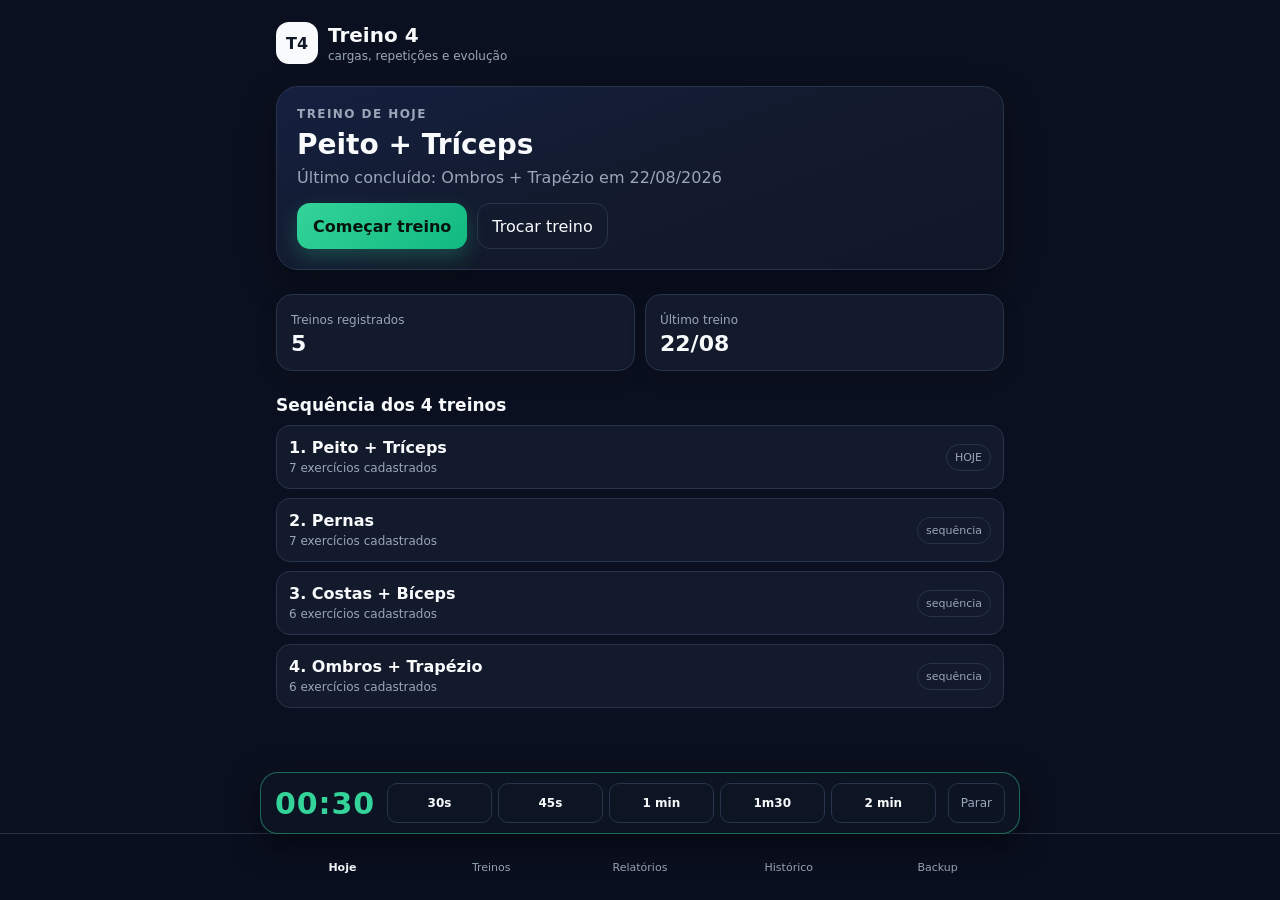
==== index.html @ 8d2de816 "Adiciona arquivos do app Treino 4 (PWA)" ====
<!doctype html>
<html lang="pt-BR">
<head>
  <meta charset="utf-8">
  <meta name="viewport" content="width=device-width,initial-scale=1,viewport-fit=cover">
  <meta name="theme-color" content="#111827">
  <meta name="apple-mobile-web-app-capable" content="yes">
  <meta name="apple-mobile-web-app-status-bar-style" content="black-translucent">
  <link rel="manifest" href="manifest.webmanifest">
  <link rel="icon" href="icon-192.png">
  <title>Treino 4</title>
  <style>
    :root{
      --bg:#0b1020;--panel:#121a2b;--panel2:#182236;--text:#f8fafc;--muted:#9aa7b8;
      --line:#27344b;--accent:#e5e7eb;--accentText:#111827;--ok:#9bd3ae;--warn:#f4d58d;
      --danger:#ef9a9a;--brand:#34d399;--brandDim:rgba(52,211,153,.12);
    }
    *{box-sizing:border-box}
    body{margin:0;background:var(--bg);color:var(--text);font-family:Inter,system-ui,-apple-system,Segoe UI,Roboto,Arial,sans-serif}
    button,input,select{font:inherit}
    button{cursor:pointer}
    .app{max-width:760px;margin:0 auto;padding:18px 16px 160px}
    header{display:flex;align-items:center;justify-content:space-between;gap:12px;margin:4px 0 22px}
    .brand{display:flex;align-items:center;gap:10px}
    .logo{width:42px;height:42px;border-radius:13px;background:#f8fafc;color:#111827;display:grid;place-items:center;font-weight:900}
    h1{font-size:20px;margin:0}
    .sub{font-size:12px;color:var(--muted);margin-top:2px}
    .install{border:1px solid var(--line);background:transparent;color:var(--text);border-radius:12px;padding:10px 12px;min-height:44px}
    .hero{padding:20px;border:1px solid var(--line);border-radius:22px;background:linear-gradient(160deg,#152040 0%,var(--panel) 55%,#0f1728 100%);box-shadow:0 14px 34px rgba(0,0,0,.35)}
    .eyebrow{font-size:12px;text-transform:uppercase;letter-spacing:.12em;color:var(--muted);font-weight:700}
    .hero h2{font-size:28px;line-height:1.12;margin:8px 0 8px}
    .muted{color:var(--muted)}
    .hero-actions{display:flex;gap:10px;flex-wrap:wrap;margin-top:16px}
    .primary{background:linear-gradient(135deg,var(--brand),#10b981);color:#04140d;border:0;border-radius:13px;padding:13px 16px;font-weight:800;min-height:46px;box-shadow:0 8px 20px rgba(52,211,153,.25)}
    .secondary{background:transparent;color:var(--text);border:1px solid var(--line);border-radius:13px;padding:12px 14px;min-height:46px}
    .section{margin-top:24px}
    .section-title{display:flex;align-items:end;justify-content:space-between;gap:10px;margin-bottom:10px}
    .section-title h3{margin:0;font-size:17px}
    .card{border:1px solid var(--line);background:var(--panel);border-radius:16px;padding:14px;box-shadow:0 6px 18px rgba(0,0,0,.18)}
    .grid2{display:grid;grid-template-columns:1fr 1fr;gap:10px}
    .stat strong{display:block;font-size:22px;margin-top:3px}
    .stat span{font-size:12px;color:var(--muted)}
    .list{display:grid;gap:9px}
    .workout-row,.history-row{display:flex;align-items:center;justify-content:space-between;gap:12px;border:1px solid var(--line);border-radius:14px;padding:12px;background:var(--panel)}
    .workout-row strong,.history-row strong{display:block}
    .small{font-size:12px;color:var(--muted)}
    .badge{font-size:11px;border:1px solid var(--line);border-radius:999px;padding:6px 8px;color:var(--muted);white-space:nowrap}
    .nav{position:fixed;left:0;right:0;bottom:0;background:rgba(11,16,32,.96);border-top:1px solid var(--line);display:flex;justify-content:center;z-index:20}
    .nav-inner{width:min(760px,100%);display:grid;grid-template-columns:repeat(5,1fr);padding:8px 8px calc(8px + env(safe-area-inset-bottom))}
    .nav button{border:0;background:transparent;color:var(--muted);padding:8px 3px;min-height:50px;font-size:11px}
    .nav button.active{color:var(--text);font-weight:800}
    .view{display:none}.view.active{display:block}
    .exercise{border:1px solid var(--line);border-radius:16px;padding:14px;background:var(--panel);margin-bottom:10px;transition:opacity .2s,border-color .2s}
    .exercise.done{opacity:.55;border-color:rgba(52,211,153,.5);background:linear-gradient(180deg,rgba(52,211,153,.07),var(--panel))}
    .exercise.done .sets{display:none}
    .check{width:38px;height:38px;min-height:38px;flex:0 0 38px;border-radius:12px;border:2px solid var(--line);background:#0d1525;color:transparent;font-weight:900;display:grid;place-items:center}
    .check.on{border-color:var(--brand);background:var(--brand);color:#04140d;box-shadow:0 4px 12px rgba(52,211,153,.35)}
    .exercise-head{display:flex;justify-content:space-between;gap:12px;align-items:flex-start}
    .exercise h4{margin:0 0 4px;font-size:16px}
    .last{font-size:12px;color:var(--muted)}
    .sets{display:grid;gap:8px;margin-top:12px}
    .set-row{display:grid;grid-template-columns:54px 1fr 1fr;gap:8px;align-items:center}
    .set-label{font-size:12px;color:var(--muted)}
    input,select{width:100%;min-height:44px;border:1px solid var(--line);border-radius:11px;background:#0d1525;color:var(--text);padding:10px 11px}
    .timerbar{position:fixed;left:0;right:0;bottom:calc(66px + env(safe-area-inset-bottom));z-index:25;display:flex;justify-content:center;pointer-events:none}
    .timerbar-inner{pointer-events:auto;width:min(760px,calc(100% - 20px));display:flex;align-items:center;gap:12px;padding:10px 14px;border:1px solid rgba(52,211,153,.45);border-radius:18px;background:rgba(13,21,37,.97);box-shadow:0 10px 30px rgba(0,0,0,.5)}
    .timer-display{font-size:30px;font-weight:900;letter-spacing:.03em;color:var(--brand);min-width:96px;cursor:pointer;user-select:none;-webkit-tap-highlight-color:transparent}
    .timer-display.running{animation:pulse 1s infinite}
    @keyframes pulse{0%,100%{opacity:1}50%{opacity:.55}}
    .timer-buttons{display:grid;grid-template-columns:repeat(5,1fr);gap:6px;flex:1}
    .timer-buttons button{min-height:40px;border:1px solid var(--line);border-radius:10px;background:#0d1525;color:var(--text);font-size:12px;font-weight:700}
    .timer-buttons button.running{background:var(--brand);color:#04140d;border-color:var(--brand)}
    .timer-stop{min-height:40px;padding:0 12px;border:1px solid var(--line);border-radius:10px;background:transparent;color:var(--muted);font-size:12px}
    .finishbar{display:flex;gap:10px;margin-top:14px;flex-wrap:wrap}
    .progress-item{padding:12px 0;border-bottom:1px solid var(--line)}
    .progress-item:last-child{border-bottom:0}
    .progress-line{display:flex;justify-content:space-between;gap:12px}
    .trend{margin-top:8px;font-size:13px;color:var(--muted);word-break:break-word}
    .empty{padding:20px;text-align:center;color:var(--muted)}
    .danger{color:var(--danger)}
    .backup-actions{display:grid;gap:10px}
    .filelabel{display:block;border:1px solid var(--line);border-radius:13px;padding:13px 14px;text-align:center}
    .notice{font-size:12px;color:var(--muted);line-height:1.45;margin-top:10px}
    @media (max-width:420px){
      .grid2{grid-template-columns:1fr 1fr}
      .set-row{grid-template-columns:42px 1fr 1fr}
      .hero h2{font-size:25px}
      .timer-buttons{grid-template-columns:repeat(2,1fr)}
    }
  </style>
</head>
<body>
<div class="app" id="app">
  <header>
    <div class="brand">
      <div class="logo">T4</div>
      <div><h1>Treino 4</h1><div class="sub">cargas, repetições e evolução</div></div>
    </div>
    <button class="install" id="installBtn" type="button" hidden>Instalar</button>
  </header>

  <section class="view active" id="view-hoje">
    <div class="hero">
      <div class="eyebrow">Treino de hoje</div>
      <h2 id="todayName">—</h2>
      <div class="muted" id="todayHint">Carregando sequência...</div>
      <div class="hero-actions">
        <button class="primary" id="startToday" type="button">Começar treino</button>
        <button class="secondary" id="changeToday" type="button">Trocar treino</button>
      </div>
    </div>
    <div class="section">
      <div class="grid2">
        <div class="card stat"><span>Treinos registrados</span><strong id="statSessions">0</strong></div>
        <div class="card stat"><span>Último treino</span><strong id="statLast">—</strong></div>
      </div>
    </div>
    <div class="section">
      <div class="section-title"><h3>Sequência dos 4 treinos</h3></div>
      <div class="list" id="sequenceList"></div>
    </div>
  </section>

  <section class="view" id="view-treino">
    <div id="workoutChooser">
      <div class="section-title"><h3>Escolha um treino</h3></div>
      <div class="list" id="workoutList"></div>
    </div>
    <div id="workoutActive" hidden>
      <div class="section">
        <div class="section-title"><h3 id="activeWorkoutName">Treino</h3><span class="small" id="activeDate"></span></div>
        <div id="exerciseList"></div>
        <div class="finishbar">
          <button class="primary" id="finishWorkout" type="button">Concluir treino</button>
          <button class="secondary" id="cancelWorkout" type="button">Cancelar</button>
        </div>
      </div>
    </div>
  </section>

  <section class="view" id="view-relatorios">
    <div class="section-title"><h3>Relatórios</h3></div>
    <div class="grid2">
      <div class="card stat"><span>Total de treinos</span><strong id="reportTotal">0</strong></div>
      <div class="card stat"><span>Últimos 30 dias</span><strong id="report30">0</strong></div>
    </div>
    <div class="section">
      <div class="section-title"><h3>Evolução das cargas</h3></div>
      <div class="card" id="progressReport"></div>
    </div>
  </section>

  <section class="view" id="view-historico">
    <div class="section-title"><h3>Histórico</h3></div>
    <div class="list" id="historyList"></div>
  </section>

  <section class="view" id="view-backup">
    <div class="section-title"><h3>Backup</h3></div>
    <div class="card backup-actions">
      <button class="primary" id="exportBtn" type="button">Exportar backup</button>
      <label class="filelabel">Importar backup<input id="importInput" type="file" accept="application/json" hidden></label>
      <button class="secondary danger" id="resetBtn" type="button">Apagar todos os dados</button>
      <div class="notice">Os dados ficam salvos neste aparelho. O backup JSON permite restaurar o histórico em outro celular ou navegador.</div>
    </div>
  </section>
</div>

<nav class="nav">
  <div class="nav-inner">
    <button class="active" data-view="hoje" type="button">Hoje</button>
    <button data-view="treino" type="button">Treinos</button>
    <button data-view="relatorios" type="button">Relatórios</button>
    <button data-view="historico" type="button">Histórico</button>
    <button data-view="backup" type="button">Backup</button>
  </div>
</nav>

<div class="timerbar" id="timerBar" hidden>
  <div class="timerbar-inner">
    <div class="timer-display" id="timerDisplay">00:30</div>
    <div class="timer-buttons" id="timerButtons">
      <button type="button" data-sec="30">30s</button>
      <button type="button" data-sec="45">45s</button>
      <button type="button" data-sec="60">1 min</button>
      <button type="button" data-sec="90">1m30</button>
      <button type="button" data-sec="120">2 min</button>
    </div>
    <button class="timer-stop" id="timerStop" type="button">Parar</button>
  </div>
</div>

<script>
(() => {
  const KEY='treino4-data-v1';
  const workouts=[
    {id:'peito',name:'Peito + Tríceps',exercises:[
      {id:'caminhada_ini',name:'Caminhada inicial',type:'cardio',sets:1,defaultReps:'10 min',defaultLoad:'5 km/h'},
      {id:'abdominais',name:'Abdominais',type:'body',sets:3,defaultReps:'25',defaultLoad:''},
      {id:'burpees',name:'Burpees',type:'body',sets:3,defaultReps:'1 min',defaultLoad:''},
      {id:'supino_maquina',name:'Supino máquina',type:'weight',sets:4,defaultReps:'12',defaultLoad:'40'},
      {id:'flexao',name:'Flexão de braço',type:'body',sets:4,defaultReps:'10',defaultLoad:''},
      {id:'triceps_corda',name:'Tríceps polia com corda',type:'weight',sets:4,defaultReps:'15',defaultLoad:'15'},
      {id:'caminhada_fim',name:'Caminhada final',type:'cardio',sets:1,defaultReps:'10 min',defaultLoad:''}
    ]},
    {id:'pernas',name:'Pernas',exercises:[
      {id:'caminhada_ini',name:'Caminhada inicial',type:'cardio',sets:1,defaultReps:'10 min',defaultLoad:'5 km/h'},
      {id:'extensora_uni',name:'Cadeira extensora unilateral',type:'weight',sets:4,defaultReps:'10',defaultLoad:'10'},
      {id:'flexora',name:'Cadeira flexora',type:'weight',sets:4,defaultReps:'12',defaultLoad:'32'},
      {id:'caminhada_meio',name:'Caminhada',type:'cardio',sets:1,defaultReps:'10 min',defaultLoad:'5 km/h'},
      {id:'leg_press45',name:'Leg press 45°',type:'weight',sets:4,defaultReps:'10',defaultLoad:'100'},
      {id:'panturrilha',name:'Panturrilha sentada',type:'weight',sets:4,defaultReps:'15',defaultLoad:'25'},
      {id:'adutora',name:'Cadeira adutora',type:'weight',sets:4,defaultReps:'12',defaultLoad:'32'}
    ]},
    {id:'costas',name:'Costas + Bíceps',exercises:[
      {id:'caminhada',name:'Caminhada',type:'cardio',sets:1,defaultReps:'20 min',defaultLoad:'5.5 km/h'},
      {id:'puxador',name:'Puxador frente',type:'weight',sets:4,defaultReps:'12',defaultLoad:'30'},
      {id:'remada',name:'Remada sentada',type:'weight',sets:4,defaultReps:'12',defaultLoad:'32'},
      {id:'peck_inv',name:'Peck deck invertido',type:'weight',sets:4,defaultReps:'12',defaultLoad:'15'},
      {id:'rosca_alt',name:'Rosca alternada',type:'weight',sets:4,defaultReps:'12',defaultLoad:'12'},
      {id:'rosca_scott',name:'Rosca Scott',type:'weight',sets:4,defaultReps:'12',defaultLoad:'20'}
    ]},
    {id:'ombros',name:'Ombros + Trapézio',exercises:[
      {id:'abd_aq',name:'Abdução de ombro — aquecimento',type:'weight',sets:4,defaultReps:'10',defaultLoad:'baixo'},
      {id:'abd',name:'Abdução de ombro',type:'weight',sets:4,defaultReps:'12',defaultLoad:'8'},
      {id:'desenv',name:'Desenvolvimento máquina',type:'weight',sets:4,defaultReps:'10',defaultLoad:'15'},
      {id:'panturrilha',name:'Panturrilha sentada',type:'weight',sets:4,defaultReps:'15',defaultLoad:'20'},
      {id:'encolhimento',name:'Encolhimento de ombros',type:'weight',sets:4,defaultReps:'15',defaultLoad:'20'},
      {id:'bike',name:'Bike',type:'cardio',sets:1,defaultReps:'20 min',defaultLoad:''}
    ]}
  ];

  const seedSessions=[
    {id:'s-20260816',date:'2026-08-16',workoutId:'peito',workoutName:'Peito + Tríceps',items:[
      ['supino_maquina','Supino máquina','40',['12','12','12','12']],
      ['flexao','Flexão de braço','',['10','10','10','10']],
      ['triceps_corda','Tríceps polia com corda','15',['12','12','12','12']]
    ].map(x=>({exerciseId:x[0],name:x[1],load:x[2],reps:x[3]}))},
    {id:'s-20260818',date:'2026-08-18',workoutId:'pernas',workoutName:'Pernas',items:[
      ['extensora_uni','Cadeira extensora unilateral','10',['10','10','10','10']],
      ['flexora','Cadeira flexora','32',['12','12','12','12']],
      ['leg_press45','Leg press 45°','100',['10','10','10','10']],
      ['panturrilha','Panturrilha sentada','25',['15','15','15','15']],
      ['adutora','Cadeira adutora','32',['12','12','12','12']]
    ].map(x=>({exerciseId:x[0],name:x[1],load:x[2],reps:x[3]}))},
    {id:'s-20260819',date:'2026-08-19',workoutId:'costas',workoutName:'Costas + Bíceps',items:[
      ['puxador','Puxador frente','30',['12','12','12','12']],
      ['remada','Remada sentada','32',['12','12','12','12']],
      ['peck_inv','Peck deck invertido','15',['12','12','12','12']],
      ['rosca_alt','Rosca alternada','12',['12','12','12','12']],
      ['rosca_scott','Rosca Scott','20',['12','12','12','12']]
    ].map(x=>({exerciseId:x[0],name:x[1],load:x[2],reps:x[3]}))},
    {id:'s-20260821',date:'2026-08-21',workoutId:'peito',workoutName:'Peito + Tríceps',items:[
      ['abdominais','Abdominais','',['25','25','25']],
      ['supino_maquina','Supino máquina','40',['12','12','12','12']],
      ['flexao','Flexão de braço','',['10','10','10','10']],
      ['triceps_corda','Tríceps polia com corda','15',['15','15','15','15']]
    ].map(x=>({exerciseId:x[0],name:x[1],load:x[2],reps:x[3]}))},
    {id:'s-20260822',date:'2026-08-22',workoutId:'ombros',workoutName:'Ombros + Trapézio',items:[
      ['abd_aq','Abdução de ombro — aquecimento','baixo',['10','10','10','10']],
      ['abd','Abdução de ombro','8',['12','12','12','12']],
      ['desenv','Desenvolvimento máquina','15',['10','10','10','10']],
      ['panturrilha','Panturrilha sentada','20',['15','15','15','15']],
      ['encolhimento','Encolhimento de ombros','20',['15','15','15','15']],
      ['bike','Bike','',['20 min']]
    ].map(x=>({exerciseId:x[0],name:x[1],load:x[2],reps:x[3]}))}
  ];

  let state=load();
  let activeWorkout=null;
  let timerHandle=null, timerRemaining=60, deferredPrompt=null, doneIds=new Set(), lastPreset=60;

  function load(){
    try{
      const saved=JSON.parse(localStorage.getItem(KEY));
      if(saved && Array.isArray(saved.sessions)) return saved;
    }catch(e){}
    const fresh={sessions:seedSessions,manualNext:null};
    localStorage.setItem(KEY,JSON.stringify(fresh));
    return fresh;
  }
  function save(){localStorage.setItem(KEY,JSON.stringify(state))}
  function fmtDate(s){
    const [y,m,d]=s.split('-');
    return `${d}/${m}/${y}`;
  }
  function todayISO(){
    const n=new Date();
    return `${n.getFullYear()}-${String(n.getMonth()+1).padStart(2,'0')}-${String(n.getDate()).padStart(2,'0')}`;
  }
  function getWorkout(id){return workouts.find(w=>w.id===id)}
  function latestSession(){
    return [...state.sessions].sort((a,b)=>a.date.localeCompare(b.date)).at(-1) || null;
  }
  function nextWorkoutId(){
    if(state.manualNext && getWorkout(state.manualNext)) return state.manualNext;
    const last=latestSession();
    if(!last) return workouts[0].id;
    const idx=workouts.findIndex(w=>w.id===last.workoutId);
    return workouts[(idx+1+workouts.length)%workouts.length].id;
  }
  function lastExercisePerformance(exerciseId, workoutId){
    const sessions=[...state.sessions].filter(s=>s.workoutId===workoutId).sort((a,b)=>b.date.localeCompare(a.date));
    for(const s of sessions){
      const item=s.items.find(i=>i.exerciseId===exerciseId);
      if(item) return {date:s.date,...item};
    }
    return null;
  }

  function showView(name){
    document.querySelectorAll('.view').forEach(v=>v.classList.toggle('active',v.id===`view-${name}`));
    document.querySelectorAll('.nav button').forEach(b=>b.classList.toggle('active',b.dataset.view===name));
    if(name==='hoje') renderHome();
    if(name==='relatorios') renderReports();
    if(name==='historico') renderHistory();
    if(name==='treino') renderWorkoutChooser();
  }
  document.querySelectorAll('.nav button').forEach(b=>b.addEventListener('click',()=>showView(b.dataset.view)));

  function renderHome(){
    const next=getWorkout(nextWorkoutId());
    const last=latestSession();
    document.getElementById('todayName').textContent=next.name;
    document.getElementById('todayHint').textContent=last ? `Último concluído: ${last.workoutName} em ${fmtDate(last.date)}` : 'Nenhum treino concluído ainda.';
    document.getElementById('statSessions').textContent=state.sessions.length;
    document.getElementById('statLast').textContent=last ? fmtDate(last.date).slice(0,5) : '—';
    document.getElementById('sequenceList').innerHTML=workouts.map((w,i)=>`
      <div class="workout-row">
        <div><strong>${i+1}. ${w.name}</strong><span class="small">${w.exercises.length} exercícios cadastrados</span></div>
        <span class="badge">${w.id===next.id?'HOJE':'sequência'}</span>
      </div>`).join('');
  }

  document.getElementById('startToday').addEventListener('click',()=>{
    showView('treino');
    startWorkout(nextWorkoutId());
  });
  document.getElementById('changeToday').addEventListener('click',()=>{
    const current=nextWorkoutId();
    const idx=workouts.findIndex(w=>w.id===current);
    state.manualNext=workouts[(idx+1)%workouts.length].id;
    save(); renderHome();
  });

  function renderWorkoutChooser(){
    if(activeWorkout) return;
    document.getElementById('workoutChooser').hidden=false;
    document.getElementById('workoutActive').hidden=true;
    document.getElementById('workoutList').innerHTML=workouts.map(w=>`
      <button class="workout-row" data-w="${w.id}" type="button" style="width:100%;color:inherit;text-align:left">
        <div><strong>${w.name}</strong><span class="small">${w.exercises.length} exercícios</span></div>
        <span class="badge">Abrir</span>
      </button>`).join('');
    document.querySelectorAll('[data-w]').forEach(b=>b.addEventListener('click',()=>startWorkout(b.dataset.w)));
  }

  function startWorkout(id){
    activeWorkout=getWorkout(id);
    document.getElementById('workoutChooser').hidden=true;
    document.getElementById('workoutActive').hidden=false;
    document.getElementById('activeWorkoutName').textContent=activeWorkout.name;
    document.getElementById('activeDate').textContent=fmtDate(todayISO());
    const list=document.getElementById('exerciseList');
    list.innerHTML=activeWorkout.exercises.map(ex=>{
      const last=lastExercisePerformance(ex.id,activeWorkout.id);
      const lastText=last ? `Última vez: ${last.load ? last.load+' kg · ' : ''}${last.reps.join('/')} · ${fmtDate(last.date)}` : 'Sem histórico';
      const rows=Array.from({length:ex.sets},(_,i)=>{
        const rep=(last?.reps?.[i] ?? ex.defaultReps ?? '');
        const load=last?.load ?? ex.defaultLoad ?? '';
        return `<div class="set-row">
          <span class="set-label">Série ${i+1}</span>
          <input inputmode="decimal" data-ex="${ex.id}" data-field="load" data-set="${i}" value="${escapeHtml(load)}" placeholder="${ex.type==='cardio'?'velocidade':'kg'}" aria-label="Carga série ${i+1}">
          <input inputmode="decimal" data-ex="${ex.id}" data-field="reps" data-set="${i}" value="${escapeHtml(rep)}" placeholder="reps" aria-label="Repetições série ${i+1}">
        </div>`;
      }).join('');
      return `<div class="exercise" data-card="${ex.id}">
        <div class="exercise-head"><div><h4>${ex.name}</h4><div class="last">${lastText}</div></div><button class="check" data-check="${ex.id}" type="button" aria-label="Marcar como feito">✓</button></div>
        <div class="sets">${rows}</div>
      </div>`;
    }).join('');
    doneIds=new Set();
    updateDoneCount();
    document.getElementById('timerBar').hidden=false;
    showView('treino');
  }
  function updateDoneCount(){
    const el=document.getElementById('activeDate');
    if(el && activeWorkout) el.textContent=`${fmtDate(todayISO())} · ${doneIds.size}/${activeWorkout.exercises.length} feitos`;
  }
  function escapeHtml(v){return String(v??'').replace(/[&<>"']/g,m=>({'&':'&amp;','<':'&lt;','>':'&gt;','"':'&quot;',"'":'&#39;'}[m]))}

  document.getElementById('cancelWorkout').addEventListener('click',()=>{
    if(!confirm('Cancelar este treino sem salvar?')) return;
    activeWorkout=null; stopTimer(); renderWorkoutChooser();
    document.getElementById('timerBar').hidden=true;
  });
  document.getElementById('exerciseList').addEventListener('click',e=>{
    const btn=e.target.closest('[data-check]'); if(!btn) return;
    const id=btn.dataset.check, card=document.querySelector(`[data-card="${id}"]`);
    if(doneIds.has(id)){doneIds.delete(id); card.classList.remove('done')}
    else{doneIds.add(id); card.classList.add('done')}
    updateDoneCount();
  });

  document.getElementById('finishWorkout').addEventListener('click',()=>{
    if(!activeWorkout) return;
    const items=activeWorkout.exercises.map(ex=>{
      const reps=[], loads=[];
      document.querySelectorAll(`[data-ex="${ex.id}"][data-field="reps"]`).forEach(i=>reps.push(i.value.trim()));
      document.querySelectorAll(`[data-ex="${ex.id}"][data-field="load"]`).forEach(i=>loads.push(i.value.trim()));
      const cleanLoads=loads.filter(Boolean);
      return {exerciseId:ex.id,name:ex.name,load:cleanLoads.length ? cleanLoads[0] : '',reps:reps.filter(Boolean),done:doneIds.has(ex.id)};
    }).filter(i=>i.reps.length || i.load);
    const session={
      id:'s-'+Date.now(),date:todayISO(),workoutId:activeWorkout.id,workoutName:activeWorkout.name,items
    };
    state.sessions.push(session);
    state.manualNext=null;
    save();
    activeWorkout=null;
    stopTimer();
    document.getElementById('timerBar').hidden=true;
    alert('Treino salvo. O próximo treino já foi atualizado.');
    showView('hoje');
  });

  function startTimer(sec){
    stopTimer(false);
    timerRemaining=sec;
    renderTimer();
    document.querySelectorAll('#timerButtons button').forEach(b=>b.classList.toggle('running',Number(b.dataset.sec)===sec));
    timerHandle=setInterval(()=>{
      timerRemaining--;
      renderTimer();
      if(timerRemaining<=0){
        stopTimer(false);
        navigator.vibrate?.([120,80,120]);
        alert('Descanso concluído.');
      }
    },1000);
  }
  function stopTimer(reset=true){
    if(timerHandle){clearInterval(timerHandle);timerHandle=null}
    document.querySelectorAll('#timerButtons button').forEach(b=>b.classList.remove('running'));
    if(reset){timerRemaining=30;renderTimer()}
  }
  function renderTimer(){
    const m=Math.floor(timerRemaining/60),s=timerRemaining%60;
    const d=document.getElementById('timerDisplay');
    d.textContent=`${String(m).padStart(2,'0')}:${String(s).padStart(2,'0')}`;
    d.classList.toggle('running',!!timerHandle);
  }
  document.querySelectorAll('#timerButtons button').forEach(b=>b.addEventListener('click',()=>{lastPreset=Number(b.dataset.sec);startTimer(lastPreset)}));
  document.getElementById('timerStop').addEventListener('click',()=>stopTimer());
  document.getElementById('timerDisplay').addEventListener('click',()=>startTimer(lastPreset));

  function renderHistory(){
    const list=document.getElementById('historyList');
    const sessions=[...state.sessions].sort((a,b)=>b.date.localeCompare(a.date));
    list.innerHTML=sessions.length ? sessions.map(s=>{
      const summary=s.items.filter(i=>i.load).slice(0,3).map(i=>`${i.name}: ${i.load}${/^\d/.test(i.load)?' kg':''}`).join(' · ');
      return `<div class="history-row">
        <div><strong>${s.workoutName}</strong><span class="small">${fmtDate(s.date)}${summary?' · '+summary:''}</span></div>
        <span class="badge">${s.items.length} itens</span>
      </div>`;
    }).join('') : '<div class="empty">Nenhum treino salvo.</div>';
  }

  function renderReports(){
    document.getElementById('reportTotal').textContent=state.sessions.length;
    const cutoff=new Date(); cutoff.setDate(cutoff.getDate()-30);
    const cutoffStr=`${cutoff.getFullYear()}-${String(cutoff.getMonth()+1).padStart(2,'0')}-${String(cutoff.getDate()).padStart(2,'0')}`;
    document.getElementById('report30').textContent=state.sessions.filter(s=>s.date>=cutoffStr).length;
    const map=new Map();
    [...state.sessions].sort((a,b)=>a.date.localeCompare(b.date)).forEach(s=>{
      s.items.forEach(i=>{
        if(!i.load || !/^\d+([.,]\d+)?$/.test(i.load)) return;
        const key=`${s.workoutId}:${i.exerciseId}`;
        if(!map.has(key)) map.set(key,{name:i.name,pts:[]});
        map.get(key).pts.push({date:s.date,load:Number(i.load.replace(',','.'))});
      });
    });
    const arr=[...map.values()].filter(x=>x.pts.length);
    document.getElementById('progressReport').innerHTML=arr.length ? arr.map(x=>{
      const first=x.pts[0].load,last=x.pts.at(-1).load,delta=last-first;
      const arrow=delta>0?'↑':delta<0?'↓':'→';
      const trend=x.pts.slice(-6).map(p=>`${fmtDate(p.date).slice(0,5)}: ${p.load}kg`).join(' · ');
      return `<div class="progress-item"><div class="progress-line"><strong>${x.name}</strong><span>${first} → ${last} kg ${arrow}</span></div><div class="trend">${trend}</div></div>`;
    }).join('') : '<div class="empty">As cargas numéricas aparecerão aqui.</div>';
  }

  document.getElementById('exportBtn').addEventListener('click',()=>{
    const blob=new Blob([JSON.stringify(state,null,2)],{type:'application/json'});
    const a=document.createElement('a'); a.href=URL.createObjectURL(blob); a.download=`treino4-backup-${todayISO()}.json`; a.click(); URL.revokeObjectURL(a.href);
  });
  document.getElementById('importInput').addEventListener('change',async e=>{
    const file=e.target.files?.[0]; if(!file) return;
    try{
      const parsed=JSON.parse(await file.text());
      if(!parsed || !Array.isArray(parsed.sessions)) throw new Error();
      state=parsed; save(); alert('Backup importado.'); renderHome();
    }catch(err){alert('Arquivo de backup inválido.')}
    e.target.value='';
  });
  document.getElementById('resetBtn').addEventListener('click',()=>{
    if(!confirm('Apagar todo o histórico deste aparelho?')) return;
    state={sessions:[],manualNext:null};save();renderHome();
  });

  window.addEventListener('beforeinstallprompt',e=>{
    e.preventDefault(); deferredPrompt=e;
    const btn=document.getElementById('installBtn'); btn.hidden=false;
    btn.onclick=async()=>{deferredPrompt.prompt(); await deferredPrompt.userChoice; deferredPrompt=null; btn.hidden=true}
  });
  // Se o navegador não oferecer instalação automática (ex.: iPhone), mostra guia
  setTimeout(()=>{
    const btn=document.getElementById('installBtn');
    if(btn.hidden && !window.matchMedia('(display-mode: standalone)').matches){
      btn.hidden=false; btn.textContent='Como instalar';
      btn.onclick=()=>alert(
        navigator.userAgent.includes('iPhone')||navigator.userAgent.includes('iPad')
          ? 'No iPhone: toque no botão Compartilhar (quadrado com seta) na barra do Safari e depois em "Adicionar à Tela de Início".'
          : 'No Android: abra o menu do Chrome (⋮ no canto superior) e toque em "Instalar app" ou "Adicionar à tela inicial".'
      );
    }
  },3000);

  if('serviceWorker' in navigator) navigator.serviceWorker.register('./sw.js').catch(()=>{});
  renderHome();
})();
</script>
</body>
</html>
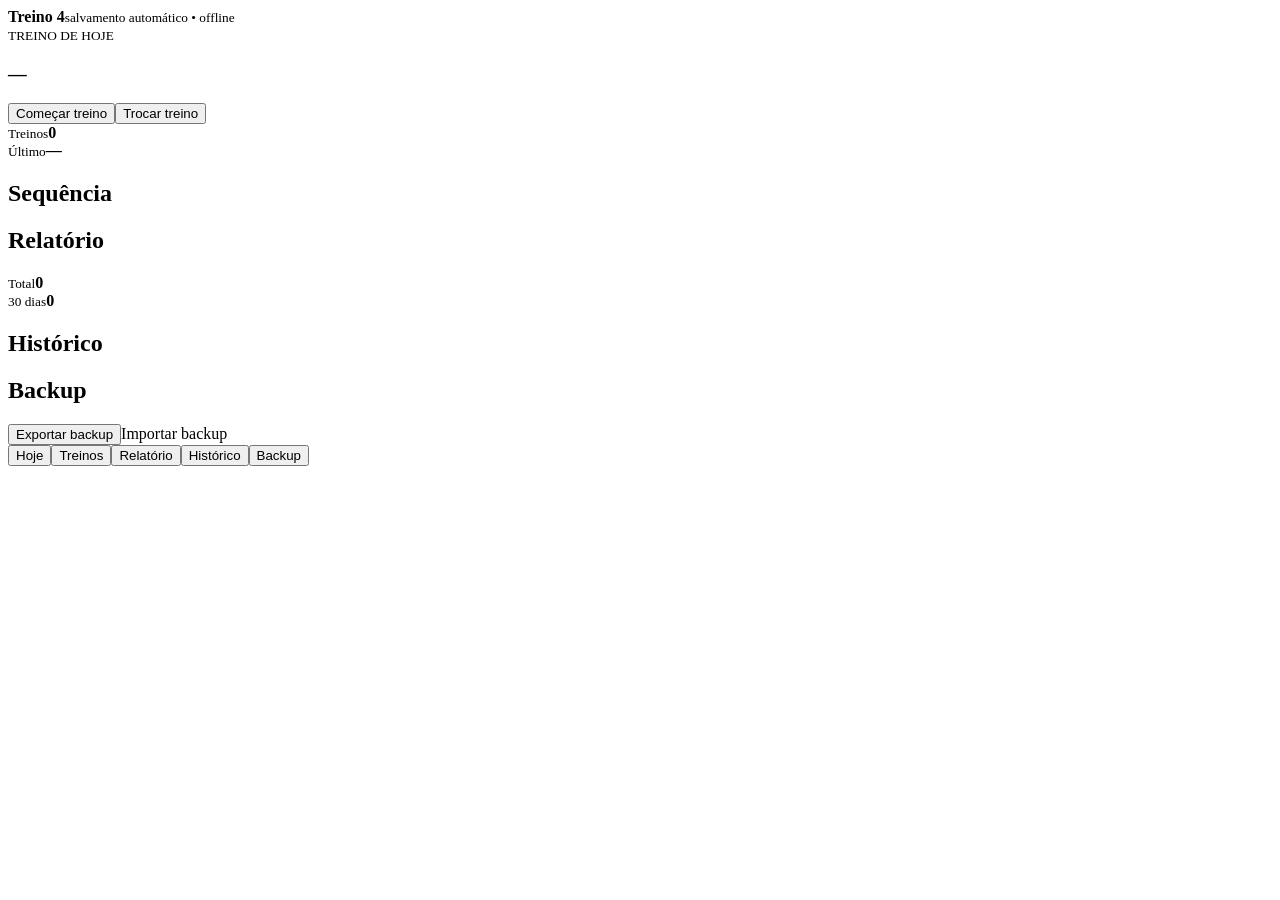
==== commit 3c0b9ab5: "Atualiza interface e suporte PWA" ====
--- a/index.html
+++ b/index.html
@@ -1,534 +1 @@
-<!doctype html>
-<html lang="pt-BR">
-<head>
-  <meta charset="utf-8">
-  <meta name="viewport" content="width=device-width,initial-scale=1,viewport-fit=cover">
-  <meta name="theme-color" content="#111827">
-  <meta name="apple-mobile-web-app-capable" content="yes">
-  <meta name="apple-mobile-web-app-status-bar-style" content="black-translucent">
-  <link rel="manifest" href="manifest.webmanifest">
-  <link rel="icon" href="icon-192.png">
-  <title>Treino 4</title>
-  <style>
-    :root{
-      --bg:#0b1020;--panel:#121a2b;--panel2:#182236;--text:#f8fafc;--muted:#9aa7b8;
-      --line:#27344b;--accent:#e5e7eb;--accentText:#111827;--ok:#9bd3ae;--warn:#f4d58d;
-      --danger:#ef9a9a;--brand:#34d399;--brandDim:rgba(52,211,153,.12);
-    }
-    *{box-sizing:border-box}
-    body{margin:0;background:var(--bg);color:var(--text);font-family:Inter,system-ui,-apple-system,Segoe UI,Roboto,Arial,sans-serif}
-    button,input,select{font:inherit}
-    button{cursor:pointer}
-    .app{max-width:760px;margin:0 auto;padding:18px 16px 160px}
-    header{display:flex;align-items:center;justify-content:space-between;gap:12px;margin:4px 0 22px}
-    .brand{display:flex;align-items:center;gap:10px}
-    .logo{width:42px;height:42px;border-radius:13px;background:#f8fafc;color:#111827;display:grid;place-items:center;font-weight:900}
-    h1{font-size:20px;margin:0}
-    .sub{font-size:12px;color:var(--muted);margin-top:2px}
-    .install{border:1px solid var(--line);background:transparent;color:var(--text);border-radius:12px;padding:10px 12px;min-height:44px}
-    .hero{padding:20px;border:1px solid var(--line);border-radius:22px;background:linear-gradient(160deg,#152040 0%,var(--panel) 55%,#0f1728 100%);box-shadow:0 14px 34px rgba(0,0,0,.35)}
-    .eyebrow{font-size:12px;text-transform:uppercase;letter-spacing:.12em;color:var(--muted);font-weight:700}
-    .hero h2{font-size:28px;line-height:1.12;margin:8px 0 8px}
-    .muted{color:var(--muted)}
-    .hero-actions{display:flex;gap:10px;flex-wrap:wrap;margin-top:16px}
-    .primary{background:linear-gradient(135deg,var(--brand),#10b981);color:#04140d;border:0;border-radius:13px;padding:13px 16px;font-weight:800;min-height:46px;box-shadow:0 8px 20px rgba(52,211,153,.25)}
-    .secondary{background:transparent;color:var(--text);border:1px solid var(--line);border-radius:13px;padding:12px 14px;min-height:46px}
-    .section{margin-top:24px}
-    .section-title{display:flex;align-items:end;justify-content:space-between;gap:10px;margin-bottom:10px}
-    .section-title h3{margin:0;font-size:17px}
-    .card{border:1px solid var(--line);background:var(--panel);border-radius:16px;padding:14px;box-shadow:0 6px 18px rgba(0,0,0,.18)}
-    .grid2{display:grid;grid-template-columns:1fr 1fr;gap:10px}
-    .stat strong{display:block;font-size:22px;margin-top:3px}
-    .stat span{font-size:12px;color:var(--muted)}
-    .list{display:grid;gap:9px}
-    .workout-row,.history-row{display:flex;align-items:center;justify-content:space-between;gap:12px;border:1px solid var(--line);border-radius:14px;padding:12px;background:var(--panel)}
-    .workout-row strong,.history-row strong{display:block}
-    .small{font-size:12px;color:var(--muted)}
-    .badge{font-size:11px;border:1px solid var(--line);border-radius:999px;padding:6px 8px;color:var(--muted);white-space:nowrap}
-    .nav{position:fixed;left:0;right:0;bottom:0;background:rgba(11,16,32,.96);border-top:1px solid var(--line);display:flex;justify-content:center;z-index:20}
-    .nav-inner{width:min(760px,100%);display:grid;grid-template-columns:repeat(5,1fr);padding:8px 8px calc(8px + env(safe-area-inset-bottom))}
-    .nav button{border:0;background:transparent;color:var(--muted);padding:8px 3px;min-height:50px;font-size:11px}
-    .nav button.active{color:var(--text);font-weight:800}
-    .view{display:none}.view.active{display:block}
-    .exercise{border:1px solid var(--line);border-radius:16px;padding:14px;background:var(--panel);margin-bottom:10px;transition:opacity .2s,border-color .2s}
-    .exercise.done{opacity:.55;border-color:rgba(52,211,153,.5);background:linear-gradient(180deg,rgba(52,211,153,.07),var(--panel))}
-    .exercise.done .sets{display:none}
-    .check{width:38px;height:38px;min-height:38px;flex:0 0 38px;border-radius:12px;border:2px solid var(--line);background:#0d1525;color:transparent;font-weight:900;display:grid;place-items:center}
-    .check.on{border-color:var(--brand);background:var(--brand);color:#04140d;box-shadow:0 4px 12px rgba(52,211,153,.35)}
-    .exercise-head{display:flex;justify-content:space-between;gap:12px;align-items:flex-start}
-    .exercise h4{margin:0 0 4px;font-size:16px}
-    .last{font-size:12px;color:var(--muted)}
-    .sets{display:grid;gap:8px;margin-top:12px}
-    .set-row{display:grid;grid-template-columns:54px 1fr 1fr;gap:8px;align-items:center}
-    .set-label{font-size:12px;color:var(--muted)}
-    input,select{width:100%;min-height:44px;border:1px solid var(--line);border-radius:11px;background:#0d1525;color:var(--text);padding:10px 11px}
-    .timerbar{position:fixed;left:0;right:0;bottom:calc(66px + env(safe-area-inset-bottom));z-index:25;display:flex;justify-content:center;pointer-events:none}
-    .timerbar-inner{pointer-events:auto;width:min(760px,calc(100% - 20px));display:flex;align-items:center;gap:12px;padding:10px 14px;border:1px solid rgba(52,211,153,.45);border-radius:18px;background:rgba(13,21,37,.97);box-shadow:0 10px 30px rgba(0,0,0,.5)}
-    .timer-display{font-size:30px;font-weight:900;letter-spacing:.03em;color:var(--brand);min-width:96px;cursor:pointer;user-select:none;-webkit-tap-highlight-color:transparent}
-    .timer-display.running{animation:pulse 1s infinite}
-    @keyframes pulse{0%,100%{opacity:1}50%{opacity:.55}}
-    .timer-buttons{display:grid;grid-template-columns:repeat(5,1fr);gap:6px;flex:1}
-    .timer-buttons button{min-height:40px;border:1px solid var(--line);border-radius:10px;background:#0d1525;color:var(--text);font-size:12px;font-weight:700}
-    .timer-buttons button.running{background:var(--brand);color:#04140d;border-color:var(--brand)}
-    .timer-stop{min-height:40px;padding:0 12px;border:1px solid var(--line);border-radius:10px;background:transparent;color:var(--muted);font-size:12px}
-    .finishbar{display:flex;gap:10px;margin-top:14px;flex-wrap:wrap}
-    .progress-item{padding:12px 0;border-bottom:1px solid var(--line)}
-    .progress-item:last-child{border-bottom:0}
-    .progress-line{display:flex;justify-content:space-between;gap:12px}
-    .trend{margin-top:8px;font-size:13px;color:var(--muted);word-break:break-word}
-    .empty{padding:20px;text-align:center;color:var(--muted)}
-    .danger{color:var(--danger)}
-    .backup-actions{display:grid;gap:10px}
-    .filelabel{display:block;border:1px solid var(--line);border-radius:13px;padding:13px 14px;text-align:center}
-    .notice{font-size:12px;color:var(--muted);line-height:1.45;margin-top:10px}
-    @media (max-width:420px){
-      .grid2{grid-template-columns:1fr 1fr}
-      .set-row{grid-template-columns:42px 1fr 1fr}
-      .hero h2{font-size:25px}
-      .timer-buttons{grid-template-columns:repeat(2,1fr)}
-    }
-  </style>
-</head>
-<body>
-<div class="app" id="app">
-  <header>
-    <div class="brand">
-      <div class="logo">T4</div>
-      <div><h1>Treino 4</h1><div class="sub">cargas, repetições e evolução</div></div>
-    </div>
-    <button class="install" id="installBtn" type="button" hidden>Instalar</button>
-  </header>
-
-  <section class="view active" id="view-hoje">
-    <div class="hero">
-      <div class="eyebrow">Treino de hoje</div>
-      <h2 id="todayName">—</h2>
-      <div class="muted" id="todayHint">Carregando sequência...</div>
-      <div class="hero-actions">
-        <button class="primary" id="startToday" type="button">Começar treino</button>
-        <button class="secondary" id="changeToday" type="button">Trocar treino</button>
-      </div>
-    </div>
-    <div class="section">
-      <div class="grid2">
-        <div class="card stat"><span>Treinos registrados</span><strong id="statSessions">0</strong></div>
-        <div class="card stat"><span>Último treino</span><strong id="statLast">—</strong></div>
-      </div>
-    </div>
-    <div class="section">
-      <div class="section-title"><h3>Sequência dos 4 treinos</h3></div>
-      <div class="list" id="sequenceList"></div>
-    </div>
-  </section>
-
-  <section class="view" id="view-treino">
-    <div id="workoutChooser">
-      <div class="section-title"><h3>Escolha um treino</h3></div>
-      <div class="list" id="workoutList"></div>
-    </div>
-    <div id="workoutActive" hidden>
-      <div class="section">
-        <div class="section-title"><h3 id="activeWorkoutName">Treino</h3><span class="small" id="activeDate"></span></div>
-        <div id="exerciseList"></div>
-        <div class="finishbar">
-          <button class="primary" id="finishWorkout" type="button">Concluir treino</button>
-          <button class="secondary" id="cancelWorkout" type="button">Cancelar</button>
-        </div>
-      </div>
-    </div>
-  </section>
-
-  <section class="view" id="view-relatorios">
-    <div class="section-title"><h3>Relatórios</h3></div>
-    <div class="grid2">
-      <div class="card stat"><span>Total de treinos</span><strong id="reportTotal">0</strong></div>
-      <div class="card stat"><span>Últimos 30 dias</span><strong id="report30">0</strong></div>
-    </div>
-    <div class="section">
-      <div class="section-title"><h3>Evolução das cargas</h3></div>
-      <div class="card" id="progressReport"></div>
-    </div>
-  </section>
-
-  <section class="view" id="view-historico">
-    <div class="section-title"><h3>Histórico</h3></div>
-    <div class="list" id="historyList"></div>
-  </section>
-
-  <section class="view" id="view-backup">
-    <div class="section-title"><h3>Backup</h3></div>
-    <div class="card backup-actions">
-      <button class="primary" id="exportBtn" type="button">Exportar backup</button>
-      <label class="filelabel">Importar backup<input id="importInput" type="file" accept="application/json" hidden></label>
-      <button class="secondary danger" id="resetBtn" type="button">Apagar todos os dados</button>
-      <div class="notice">Os dados ficam salvos neste aparelho. O backup JSON permite restaurar o histórico em outro celular ou navegador.</div>
-    </div>
-  </section>
-</div>
-
-<nav class="nav">
-  <div class="nav-inner">
-    <button class="active" data-view="hoje" type="button">Hoje</button>
-    <button data-view="treino" type="button">Treinos</button>
-    <button data-view="relatorios" type="button">Relatórios</button>
-    <button data-view="historico" type="button">Histórico</button>
-    <button data-view="backup" type="button">Backup</button>
-  </div>
-</nav>
-
-<div class="timerbar" id="timerBar" hidden>
-  <div class="timerbar-inner">
-    <div class="timer-display" id="timerDisplay">00:30</div>
-    <div class="timer-buttons" id="timerButtons">
-      <button type="button" data-sec="30">30s</button>
-      <button type="button" data-sec="45">45s</button>
-      <button type="button" data-sec="60">1 min</button>
-      <button type="button" data-sec="90">1m30</button>
-      <button type="button" data-sec="120">2 min</button>
-    </div>
-    <button class="timer-stop" id="timerStop" type="button">Parar</button>
-  </div>
-</div>
-
-<script>
-(() => {
-  const KEY='treino4-data-v1';
-  const workouts=[
-    {id:'peito',name:'Peito + Tríceps',exercises:[
-      {id:'caminhada_ini',name:'Caminhada inicial',type:'cardio',sets:1,defaultReps:'10 min',defaultLoad:'5 km/h'},
-      {id:'abdominais',name:'Abdominais',type:'body',sets:3,defaultReps:'25',defaultLoad:''},
-      {id:'burpees',name:'Burpees',type:'body',sets:3,defaultReps:'1 min',defaultLoad:''},
-      {id:'supino_maquina',name:'Supino máquina',type:'weight',sets:4,defaultReps:'12',defaultLoad:'40'},
-      {id:'flexao',name:'Flexão de braço',type:'body',sets:4,defaultReps:'10',defaultLoad:''},
-      {id:'triceps_corda',name:'Tríceps polia com corda',type:'weight',sets:4,defaultReps:'15',defaultLoad:'15'},
-      {id:'caminhada_fim',name:'Caminhada final',type:'cardio',sets:1,defaultReps:'10 min',defaultLoad:''}
-    ]},
-    {id:'pernas',name:'Pernas',exercises:[
-      {id:'caminhada_ini',name:'Caminhada inicial',type:'cardio',sets:1,defaultReps:'10 min',defaultLoad:'5 km/h'},
-      {id:'extensora_uni',name:'Cadeira extensora unilateral',type:'weight',sets:4,defaultReps:'10',defaultLoad:'10'},
-      {id:'flexora',name:'Cadeira flexora',type:'weight',sets:4,defaultReps:'12',defaultLoad:'32'},
-      {id:'caminhada_meio',name:'Caminhada',type:'cardio',sets:1,defaultReps:'10 min',defaultLoad:'5 km/h'},
-      {id:'leg_press45',name:'Leg press 45°',type:'weight',sets:4,defaultReps:'10',defaultLoad:'100'},
-      {id:'panturrilha',name:'Panturrilha sentada',type:'weight',sets:4,defaultReps:'15',defaultLoad:'25'},
-      {id:'adutora',name:'Cadeira adutora',type:'weight',sets:4,defaultReps:'12',defaultLoad:'32'}
-    ]},
-    {id:'costas',name:'Costas + Bíceps',exercises:[
-      {id:'caminhada',name:'Caminhada',type:'cardio',sets:1,defaultReps:'20 min',defaultLoad:'5.5 km/h'},
-      {id:'puxador',name:'Puxador frente',type:'weight',sets:4,defaultReps:'12',defaultLoad:'30'},
-      {id:'remada',name:'Remada sentada',type:'weight',sets:4,defaultReps:'12',defaultLoad:'32'},
-      {id:'peck_inv',name:'Peck deck invertido',type:'weight',sets:4,defaultReps:'12',defaultLoad:'15'},
-      {id:'rosca_alt',name:'Rosca alternada',type:'weight',sets:4,defaultReps:'12',defaultLoad:'12'},
-      {id:'rosca_scott',name:'Rosca Scott',type:'weight',sets:4,defaultReps:'12',defaultLoad:'20'}
-    ]},
-    {id:'ombros',name:'Ombros + Trapézio',exercises:[
-      {id:'abd_aq',name:'Abdução de ombro — aquecimento',type:'weight',sets:4,defaultReps:'10',defaultLoad:'baixo'},
-      {id:'abd',name:'Abdução de ombro',type:'weight',sets:4,defaultReps:'12',defaultLoad:'8'},
-      {id:'desenv',name:'Desenvolvimento máquina',type:'weight',sets:4,defaultReps:'10',defaultLoad:'15'},
-      {id:'panturrilha',name:'Panturrilha sentada',type:'weight',sets:4,defaultReps:'15',defaultLoad:'20'},
-      {id:'encolhimento',name:'Encolhimento de ombros',type:'weight',sets:4,defaultReps:'15',defaultLoad:'20'},
-      {id:'bike',name:'Bike',type:'cardio',sets:1,defaultReps:'20 min',defaultLoad:''}
-    ]}
-  ];
-
-  const seedSessions=[
-    {id:'s-20260816',date:'2026-08-16',workoutId:'peito',workoutName:'Peito + Tríceps',items:[
-      ['supino_maquina','Supino máquina','40',['12','12','12','12']],
-      ['flexao','Flexão de braço','',['10','10','10','10']],
-      ['triceps_corda','Tríceps polia com corda','15',['12','12','12','12']]
-    ].map(x=>({exerciseId:x[0],name:x[1],load:x[2],reps:x[3]}))},
-    {id:'s-20260818',date:'2026-08-18',workoutId:'pernas',workoutName:'Pernas',items:[
-      ['extensora_uni','Cadeira extensora unilateral','10',['10','10','10','10']],
-      ['flexora','Cadeira flexora','32',['12','12','12','12']],
-      ['leg_press45','Leg press 45°','100',['10','10','10','10']],
-      ['panturrilha','Panturrilha sentada','25',['15','15','15','15']],
-      ['adutora','Cadeira adutora','32',['12','12','12','12']]
-    ].map(x=>({exerciseId:x[0],name:x[1],load:x[2],reps:x[3]}))},
-    {id:'s-20260819',date:'2026-08-19',workoutId:'costas',workoutName:'Costas + Bíceps',items:[
-      ['puxador','Puxador frente','30',['12','12','12','12']],
-      ['remada','Remada sentada','32',['12','12','12','12']],
-      ['peck_inv','Peck deck invertido','15',['12','12','12','12']],
-      ['rosca_alt','Rosca alternada','12',['12','12','12','12']],
-      ['rosca_scott','Rosca Scott','20',['12','12','12','12']]
-    ].map(x=>({exerciseId:x[0],name:x[1],load:x[2],reps:x[3]}))},
-    {id:'s-20260821',date:'2026-08-21',workoutId:'peito',workoutName:'Peito + Tríceps',items:[
-      ['abdominais','Abdominais','',['25','25','25']],
-      ['supino_maquina','Supino máquina','40',['12','12','12','12']],
-      ['flexao','Flexão de braço','',['10','10','10','10']],
-      ['triceps_corda','Tríceps polia com corda','15',['15','15','15','15']]
-    ].map(x=>({exerciseId:x[0],name:x[1],load:x[2],reps:x[3]}))},
-    {id:'s-20260822',date:'2026-08-22',workoutId:'ombros',workoutName:'Ombros + Trapézio',items:[
-      ['abd_aq','Abdução de ombro — aquecimento','baixo',['10','10','10','10']],
-      ['abd','Abdução de ombro','8',['12','12','12','12']],
-      ['desenv','Desenvolvimento máquina','15',['10','10','10','10']],
-      ['panturrilha','Panturrilha sentada','20',['15','15','15','15']],
-      ['encolhimento','Encolhimento de ombros','20',['15','15','15','15']],
-      ['bike','Bike','',['20 min']]
-    ].map(x=>({exerciseId:x[0],name:x[1],load:x[2],reps:x[3]}))}
-  ];
-
-  let state=load();
-  let activeWorkout=null;
-  let timerHandle=null, timerRemaining=60, deferredPrompt=null, doneIds=new Set(), lastPreset=60;
-
-  function load(){
-    try{
-      const saved=JSON.parse(localStorage.getItem(KEY));
-      if(saved && Array.isArray(saved.sessions)) return saved;
-    }catch(e){}
-    const fresh={sessions:seedSessions,manualNext:null};
-    localStorage.setItem(KEY,JSON.stringify(fresh));
-    return fresh;
-  }
-  function save(){localStorage.setItem(KEY,JSON.stringify(state))}
-  function fmtDate(s){
-    const [y,m,d]=s.split('-');
-    return `${d}/${m}/${y}`;
-  }
-  function todayISO(){
-    const n=new Date();
-    return `${n.getFullYear()}-${String(n.getMonth()+1).padStart(2,'0')}-${String(n.getDate()).padStart(2,'0')}`;
-  }
-  function getWorkout(id){return workouts.find(w=>w.id===id)}
-  function latestSession(){
-    return [...state.sessions].sort((a,b)=>a.date.localeCompare(b.date)).at(-1) || null;
-  }
-  function nextWorkoutId(){
-    if(state.manualNext && getWorkout(state.manualNext)) return state.manualNext;
-    const last=latestSession();
-    if(!last) return workouts[0].id;
-    const idx=workouts.findIndex(w=>w.id===last.workoutId);
-    return workouts[(idx+1+workouts.length)%workouts.length].id;
-  }
-  function lastExercisePerformance(exerciseId, workoutId){
-    const sessions=[...state.sessions].filter(s=>s.workoutId===workoutId).sort((a,b)=>b.date.localeCompare(a.date));
-    for(const s of sessions){
-      const item=s.items.find(i=>i.exerciseId===exerciseId);
-      if(item) return {date:s.date,...item};
-    }
-    return null;
-  }
-
-  function showView(name){
-    document.querySelectorAll('.view').forEach(v=>v.classList.toggle('active',v.id===`view-${name}`));
-    document.querySelectorAll('.nav button').forEach(b=>b.classList.toggle('active',b.dataset.view===name));
-    if(name==='hoje') renderHome();
-    if(name==='relatorios') renderReports();
-    if(name==='historico') renderHistory();
-    if(name==='treino') renderWorkoutChooser();
-  }
-  document.querySelectorAll('.nav button').forEach(b=>b.addEventListener('click',()=>showView(b.dataset.view)));
-
-  function renderHome(){
-    const next=getWorkout(nextWorkoutId());
-    const last=latestSession();
-    document.getElementById('todayName').textContent=next.name;
-    document.getElementById('todayHint').textContent=last ? `Último concluído: ${last.workoutName} em ${fmtDate(last.date)}` : 'Nenhum treino concluído ainda.';
-    document.getElementById('statSessions').textContent=state.sessions.length;
-    document.getElementById('statLast').textContent=last ? fmtDate(last.date).slice(0,5) : '—';
-    document.getElementById('sequenceList').innerHTML=workouts.map((w,i)=>`
-      <div class="workout-row">
-        <div><strong>${i+1}. ${w.name}</strong><span class="small">${w.exercises.length} exercícios cadastrados</span></div>
-        <span class="badge">${w.id===next.id?'HOJE':'sequência'}</span>
-      </div>`).join('');
-  }
-
-  document.getElementById('startToday').addEventListener('click',()=>{
-    showView('treino');
-    startWorkout(nextWorkoutId());
-  });
-  document.getElementById('changeToday').addEventListener('click',()=>{
-    const current=nextWorkoutId();
-    const idx=workouts.findIndex(w=>w.id===current);
-    state.manualNext=workouts[(idx+1)%workouts.length].id;
-    save(); renderHome();
-  });
-
-  function renderWorkoutChooser(){
-    if(activeWorkout) return;
-    document.getElementById('workoutChooser').hidden=false;
-    document.getElementById('workoutActive').hidden=true;
-    document.getElementById('workoutList').innerHTML=workouts.map(w=>`
-      <button class="workout-row" data-w="${w.id}" type="button" style="width:100%;color:inherit;text-align:left">
-        <div><strong>${w.name}</strong><span class="small">${w.exercises.length} exercícios</span></div>
-        <span class="badge">Abrir</span>
-      </button>`).join('');
-    document.querySelectorAll('[data-w]').forEach(b=>b.addEventListener('click',()=>startWorkout(b.dataset.w)));
-  }
-
-  function startWorkout(id){
-    activeWorkout=getWorkout(id);
-    document.getElementById('workoutChooser').hidden=true;
-    document.getElementById('workoutActive').hidden=false;
-    document.getElementById('activeWorkoutName').textContent=activeWorkout.name;
-    document.getElementById('activeDate').textContent=fmtDate(todayISO());
-    const list=document.getElementById('exerciseList');
-    list.innerHTML=activeWorkout.exercises.map(ex=>{
-      const last=lastExercisePerformance(ex.id,activeWorkout.id);
-      const lastText=last ? `Última vez: ${last.load ? last.load+' kg · ' : ''}${last.reps.join('/')} · ${fmtDate(last.date)}` : 'Sem histórico';
-      const rows=Array.from({length:ex.sets},(_,i)=>{
-        const rep=(last?.reps?.[i] ?? ex.defaultReps ?? '');
-        const load=last?.load ?? ex.defaultLoad ?? '';
-        return `<div class="set-row">
-          <span class="set-label">Série ${i+1}</span>
-          <input inputmode="decimal" data-ex="${ex.id}" data-field="load" data-set="${i}" value="${escapeHtml(load)}" placeholder="${ex.type==='cardio'?'velocidade':'kg'}" aria-label="Carga série ${i+1}">
-          <input inputmode="decimal" data-ex="${ex.id}" data-field="reps" data-set="${i}" value="${escapeHtml(rep)}" placeholder="reps" aria-label="Repetições série ${i+1}">
-        </div>`;
-      }).join('');
-      return `<div class="exercise" data-card="${ex.id}">
-        <div class="exercise-head"><div><h4>${ex.name}</h4><div class="last">${lastText}</div></div><button class="check" data-check="${ex.id}" type="button" aria-label="Marcar como feito">✓</button></div>
-        <div class="sets">${rows}</div>
-      </div>`;
-    }).join('');
-    doneIds=new Set();
-    updateDoneCount();
-    document.getElementById('timerBar').hidden=false;
-    showView('treino');
-  }
-  function updateDoneCount(){
-    const el=document.getElementById('activeDate');
-    if(el && activeWorkout) el.textContent=`${fmtDate(todayISO())} · ${doneIds.size}/${activeWorkout.exercises.length} feitos`;
-  }
-  function escapeHtml(v){return String(v??'').replace(/[&<>"']/g,m=>({'&':'&amp;','<':'&lt;','>':'&gt;','"':'&quot;',"'":'&#39;'}[m]))}
-
-  document.getElementById('cancelWorkout').addEventListener('click',()=>{
-    if(!confirm('Cancelar este treino sem salvar?')) return;
-    activeWorkout=null; stopTimer(); renderWorkoutChooser();
-    document.getElementById('timerBar').hidden=true;
-  });
-  document.getElementById('exerciseList').addEventListener('click',e=>{
-    const btn=e.target.closest('[data-check]'); if(!btn) return;
-    const id=btn.dataset.check, card=document.querySelector(`[data-card="${id}"]`);
-    if(doneIds.has(id)){doneIds.delete(id); card.classList.remove('done')}
-    else{doneIds.add(id); card.classList.add('done')}
-    updateDoneCount();
-  });
-
-  document.getElementById('finishWorkout').addEventListener('click',()=>{
-    if(!activeWorkout) return;
-    const items=activeWorkout.exercises.map(ex=>{
-      const reps=[], loads=[];
-      document.querySelectorAll(`[data-ex="${ex.id}"][data-field="reps"]`).forEach(i=>reps.push(i.value.trim()));
-      document.querySelectorAll(`[data-ex="${ex.id}"][data-field="load"]`).forEach(i=>loads.push(i.value.trim()));
-      const cleanLoads=loads.filter(Boolean);
-      return {exerciseId:ex.id,name:ex.name,load:cleanLoads.length ? cleanLoads[0] : '',reps:reps.filter(Boolean),done:doneIds.has(ex.id)};
-    }).filter(i=>i.reps.length || i.load);
-    const session={
-      id:'s-'+Date.now(),date:todayISO(),workoutId:activeWorkout.id,workoutName:activeWorkout.name,items
-    };
-    state.sessions.push(session);
-    state.manualNext=null;
-    save();
-    activeWorkout=null;
-    stopTimer();
-    document.getElementById('timerBar').hidden=true;
-    alert('Treino salvo. O próximo treino já foi atualizado.');
-    showView('hoje');
-  });
-
-  function startTimer(sec){
-    stopTimer(false);
-    timerRemaining=sec;
-    renderTimer();
-    document.querySelectorAll('#timerButtons button').forEach(b=>b.classList.toggle('running',Number(b.dataset.sec)===sec));
-    timerHandle=setInterval(()=>{
-      timerRemaining--;
-      renderTimer();
-      if(timerRemaining<=0){
-        stopTimer(false);
-        navigator.vibrate?.([120,80,120]);
-        alert('Descanso concluído.');
-      }
-    },1000);
-  }
-  function stopTimer(reset=true){
-    if(timerHandle){clearInterval(timerHandle);timerHandle=null}
-    document.querySelectorAll('#timerButtons button').forEach(b=>b.classList.remove('running'));
-    if(reset){timerRemaining=30;renderTimer()}
-  }
-  function renderTimer(){
-    const m=Math.floor(timerRemaining/60),s=timerRemaining%60;
-    const d=document.getElementById('timerDisplay');
-    d.textContent=`${String(m).padStart(2,'0')}:${String(s).padStart(2,'0')}`;
-    d.classList.toggle('running',!!timerHandle);
-  }
-  document.querySelectorAll('#timerButtons button').forEach(b=>b.addEventListener('click',()=>{lastPreset=Number(b.dataset.sec);startTimer(lastPreset)}));
-  document.getElementById('timerStop').addEventListener('click',()=>stopTimer());
-  document.getElementById('timerDisplay').addEventListener('click',()=>startTimer(lastPreset));
-
-  function renderHistory(){
-    const list=document.getElementById('historyList');
-    const sessions=[...state.sessions].sort((a,b)=>b.date.localeCompare(a.date));
-    list.innerHTML=sessions.length ? sessions.map(s=>{
-      const summary=s.items.filter(i=>i.load).slice(0,3).map(i=>`${i.name}: ${i.load}${/^\d/.test(i.load)?' kg':''}`).join(' · ');
-      return `<div class="history-row">
-        <div><strong>${s.workoutName}</strong><span class="small">${fmtDate(s.date)}${summary?' · '+summary:''}</span></div>
-        <span class="badge">${s.items.length} itens</span>
-      </div>`;
-    }).join('') : '<div class="empty">Nenhum treino salvo.</div>';
-  }
-
-  function renderReports(){
-    document.getElementById('reportTotal').textContent=state.sessions.length;
-    const cutoff=new Date(); cutoff.setDate(cutoff.getDate()-30);
-    const cutoffStr=`${cutoff.getFullYear()}-${String(cutoff.getMonth()+1).padStart(2,'0')}-${String(cutoff.getDate()).padStart(2,'0')}`;
-    document.getElementById('report30').textContent=state.sessions.filter(s=>s.date>=cutoffStr).length;
-    const map=new Map();
-    [...state.sessions].sort((a,b)=>a.date.localeCompare(b.date)).forEach(s=>{
-      s.items.forEach(i=>{
-        if(!i.load || !/^\d+([.,]\d+)?$/.test(i.load)) return;
-        const key=`${s.workoutId}:${i.exerciseId}`;
-        if(!map.has(key)) map.set(key,{name:i.name,pts:[]});
-        map.get(key).pts.push({date:s.date,load:Number(i.load.replace(',','.'))});
-      });
-    });
-    const arr=[...map.values()].filter(x=>x.pts.length);
-    document.getElementById('progressReport').innerHTML=arr.length ? arr.map(x=>{
-      const first=x.pts[0].load,last=x.pts.at(-1).load,delta=last-first;
-      const arrow=delta>0?'↑':delta<0?'↓':'→';
-      const trend=x.pts.slice(-6).map(p=>`${fmtDate(p.date).slice(0,5)}: ${p.load}kg`).join(' · ');
-      return `<div class="progress-item"><div class="progress-line"><strong>${x.name}</strong><span>${first} → ${last} kg ${arrow}</span></div><div class="trend">${trend}</div></div>`;
-    }).join('') : '<div class="empty">As cargas numéricas aparecerão aqui.</div>';
-  }
-
-  document.getElementById('exportBtn').addEventListener('click',()=>{
-    const blob=new Blob([JSON.stringify(state,null,2)],{type:'application/json'});
-    const a=document.createElement('a'); a.href=URL.createObjectURL(blob); a.download=`treino4-backup-${todayISO()}.json`; a.click(); URL.revokeObjectURL(a.href);
-  });
-  document.getElementById('importInput').addEventListener('change',async e=>{
-    const file=e.target.files?.[0]; if(!file) return;
-    try{
-      const parsed=JSON.parse(await file.text());
-      if(!parsed || !Array.isArray(parsed.sessions)) throw new Error();
-      state=parsed; save(); alert('Backup importado.'); renderHome();
-    }catch(err){alert('Arquivo de backup inválido.')}
-    e.target.value='';
-  });
-  document.getElementById('resetBtn').addEventListener('click',()=>{
-    if(!confirm('Apagar todo o histórico deste aparelho?')) return;
-    state={sessions:[],manualNext:null};save();renderHome();
-  });
-
-  window.addEventListener('beforeinstallprompt',e=>{
-    e.preventDefault(); deferredPrompt=e;
-    const btn=document.getElementById('installBtn'); btn.hidden=false;
-    btn.onclick=async()=>{deferredPrompt.prompt(); await deferredPrompt.userChoice; deferredPrompt=null; btn.hidden=true}
-  });
-  // Se o navegador não oferecer instalação automática (ex.: iPhone), mostra guia
-  setTimeout(()=>{
-    const btn=document.getElementById('installBtn');
-    if(btn.hidden && !window.matchMedia('(display-mode: standalone)').matches){
-      btn.hidden=false; btn.textContent='Como instalar';
-      btn.onclick=()=>alert(
-        navigator.userAgent.includes('iPhone')||navigator.userAgent.includes('iPad')
-          ? 'No iPhone: toque no botão Compartilhar (quadrado com seta) na barra do Safari e depois em "Adicionar à Tela de Início".'
-          : 'No Android: abra o menu do Chrome (⋮ no canto superior) e toque em "Instalar app" ou "Adicionar à tela inicial".'
-      );
-    }
-  },3000);
-
-  if('serviceWorker' in navigator) navigator.serviceWorker.register('./sw.js').catch(()=>{});
-  renderHome();
-})();
-</script>
-</body>
-</html>+<!doctype html><html lang="pt-BR"><head><meta charset="utf-8"><meta name="viewport" content="width=device-width,initial-scale=1,viewport-fit=cover"><meta name="theme-color" content="#0b1020"><meta name="mobile-web-app-capable" content="yes"><meta name="apple-mobile-web-app-capable" content="yes"><link rel="manifest" href="/manifest.webmanifest"><link rel="apple-touch-icon" href="/icon-192.png"><link rel="icon" href="/icon-192.png"><link rel="stylesheet" href="/style.css"><title>Treino 4</title></head><body><main><header><div><b>Treino 4</b><small>salvamento automático • offline</small></div><button id="install" hidden>Instalar app</button></header><section id="home" class="view on"><article class="card hero"><small>TREINO DE HOJE</small><h1 id="today">—</h1><p id="last" class="muted"></p><div class="actions"><button id="start" class="pri">Começar treino</button><button id="change">Trocar treino</button></div></article><div class="stats"><article><small>Treinos</small><b id="count">0</b></article><article><small>Último</small><b id="lastDate">—</b></article></div><h2>Sequência</h2><div id="seq"></div></section><section id="work" class="view"><div id="choose"></div><div id="active" hidden><article class="timer"><small>DESCANSO</small><b id="clock">00:30</b><div class="times"><button data-t="30">30s</button><button data-t="45">45s</button><button data-t="60">1 min</button><button data-t="90">1m30</button></div></article><p id="saved" class="saved">Salvamento automático ativo</p><h2 id="wt"></h2><div id="elist"></div><article class="card add"><b>+ Adicionar exercício</b><input id="ename" placeholder="Nome do exercício"><div class="row"><input id="esets" type="number" min="1" max="10" value="4" placeholder="Séries"><input id="ereps" value="12" placeholder="Reps"><input id="eload" placeholder="Carga"></div><button id="add">Adicionar</button></article><div class="actions"><button id="finish" class="pri">Concluir treino</button><button id="leave">Sair e continuar depois</button><button id="discard" class="danger">Descartar</button></div></div></section><section id="report" class="view"><h2>Relatório</h2><div class="stats"><article><small>Total</small><b id="total">0</b></article><article><small>30 dias</small><b id="month">0</b></article></div><div id="progress"></div></section><section id="history" class="view"><h2>Histórico</h2><div id="hist"></div></section><section id="backup" class="view"><h2>Backup</h2><article class="card backup"><button id="export" class="pri">Exportar backup</button><label>Importar backup<input id="import" type="file" accept="application/json" hidden></label></article></section></main><nav><button data-v="home" class="on">Hoje</button><button data-v="work">Treinos</button><button data-v="report">Relatório</button><button data-v="history">Histórico</button><button data-v="backup">Backup</button></nav><script src="/app.js"></script></body></html>
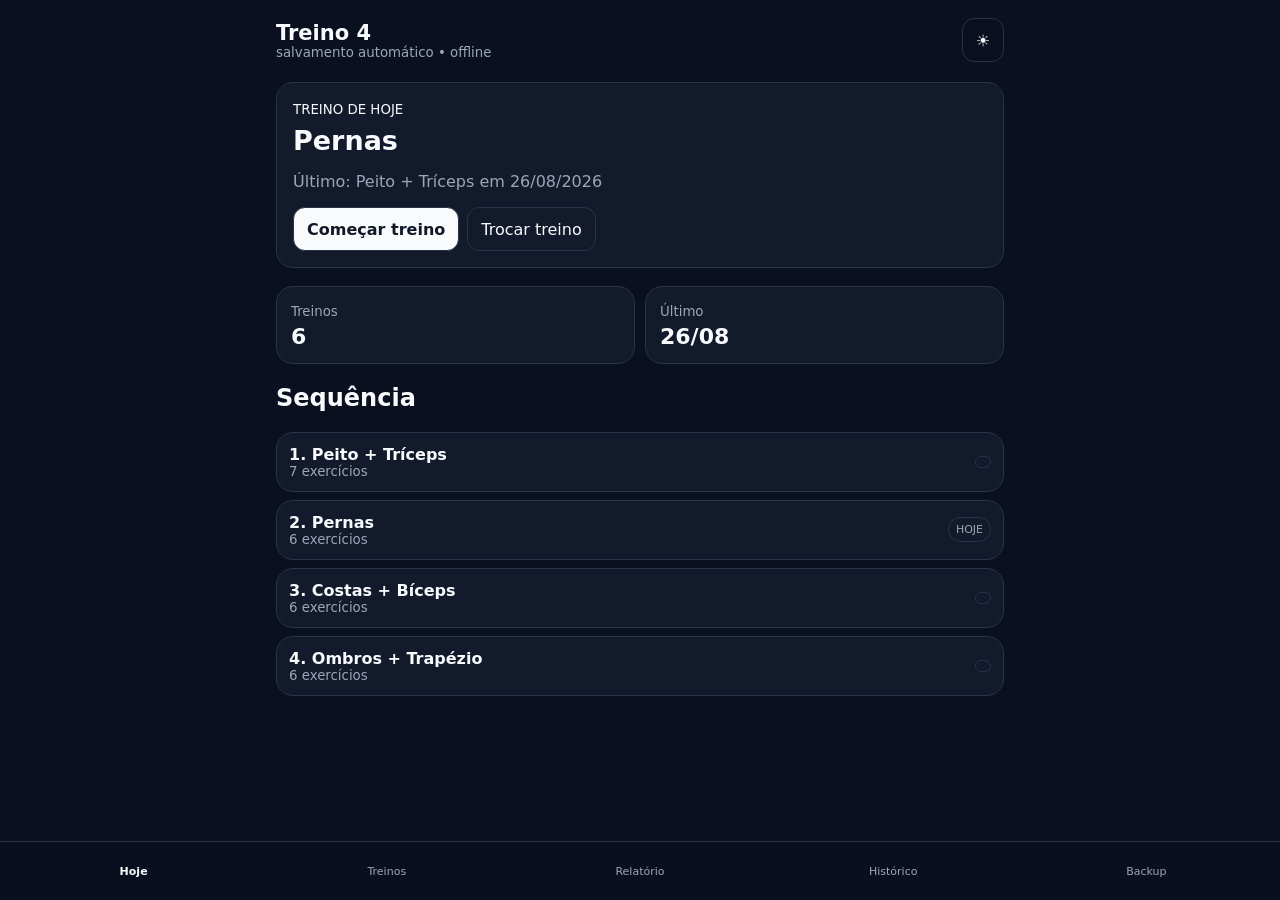
==== commit a2421366: "Adiciona visual claro e controles de treino" ====
--- a/index.html
+++ b/index.html
@@ -1 +1 @@
-<!doctype html><html lang="pt-BR"><head><meta charset="utf-8"><meta name="viewport" content="width=device-width,initial-scale=1,viewport-fit=cover"><meta name="theme-color" content="#0b1020"><meta name="mobile-web-app-capable" content="yes"><meta name="apple-mobile-web-app-capable" content="yes"><link rel="manifest" href="/manifest.webmanifest"><link rel="apple-touch-icon" href="/icon-192.png"><link rel="icon" href="/icon-192.png"><link rel="stylesheet" href="/style.css"><title>Treino 4</title></head><body><main><header><div><b>Treino 4</b><small>salvamento automático • offline</small></div><button id="install" hidden>Instalar app</button></header><section id="home" class="view on"><article class="card hero"><small>TREINO DE HOJE</small><h1 id="today">—</h1><p id="last" class="muted"></p><div class="actions"><button id="start" class="pri">Começar treino</button><button id="change">Trocar treino</button></div></article><div class="stats"><article><small>Treinos</small><b id="count">0</b></article><article><small>Último</small><b id="lastDate">—</b></article></div><h2>Sequência</h2><div id="seq"></div></section><section id="work" class="view"><div id="choose"></div><div id="active" hidden><article class="timer"><small>DESCANSO</small><b id="clock">00:30</b><div class="times"><button data-t="30">30s</button><button data-t="45">45s</button><button data-t="60">1 min</button><button data-t="90">1m30</button></div></article><p id="saved" class="saved">Salvamento automático ativo</p><h2 id="wt"></h2><div id="elist"></div><article class="card add"><b>+ Adicionar exercício</b><input id="ename" placeholder="Nome do exercício"><div class="row"><input id="esets" type="number" min="1" max="10" value="4" placeholder="Séries"><input id="ereps" value="12" placeholder="Reps"><input id="eload" placeholder="Carga"></div><button id="add">Adicionar</button></article><div class="actions"><button id="finish" class="pri">Concluir treino</button><button id="leave">Sair e continuar depois</button><button id="discard" class="danger">Descartar</button></div></div></section><section id="report" class="view"><h2>Relatório</h2><div class="stats"><article><small>Total</small><b id="total">0</b></article><article><small>30 dias</small><b id="month">0</b></article></div><div id="progress"></div></section><section id="history" class="view"><h2>Histórico</h2><div id="hist"></div></section><section id="backup" class="view"><h2>Backup</h2><article class="card backup"><button id="export" class="pri">Exportar backup</button><label>Importar backup<input id="import" type="file" accept="application/json" hidden></label></article></section></main><nav><button data-v="home" class="on">Hoje</button><button data-v="work">Treinos</button><button data-v="report">Relatório</button><button data-v="history">Histórico</button><button data-v="backup">Backup</button></nav><script src="/app.js"></script></body></html>+<!doctype html><html lang="pt-BR"><head><meta charset="utf-8"><meta name="viewport" content="width=device-width,initial-scale=1,viewport-fit=cover"><meta name="theme-color" content="#0b1020"><meta name="mobile-web-app-capable" content="yes"><meta name="apple-mobile-web-app-capable" content="yes"><link rel="manifest" href="/manifest.webmanifest"><link rel="apple-touch-icon" href="/icon-192.png"><link rel="icon" href="/icon-192.png"><link rel="stylesheet" href="/style.css"><title>Treino 4</title></head><body><main><header><div><b>Treino 4</b><small>salvamento automático • offline</small></div><div class="head-actions"><button id="theme" class="iconbtn" aria-label="Alternar visual">☀️</button><button id="install" hidden>Instalar app</button></div></header><section id="home" class="view on"><article class="card hero"><small>TREINO DE HOJE</small><h1 id="today">—</h1><p id="last" class="muted"></p><div class="actions"><button id="start" class="pri">Começar treino</button><button id="change">Trocar treino</button></div></article><div class="stats"><article><small>Treinos</small><b id="count">0</b></article><article><small>Último</small><b id="lastDate">—</b></article></div><h2>Sequência</h2><div id="seq"></div></section><section id="work" class="view"><div id="choose"></div><div id="active" hidden><article class="timer"><small>DESCANSO</small><b id="clock">00:45</b><div class="times"><button data-t="30">30s</button><button data-t="45">45s</button><button data-t="60">1 min</button><button data-t="90">1m30</button></div></article><p id="saved" class="saved">Salvamento automático ativo</p><h2 id="wt"></h2><div id="elist"></div><article class="card add"><b>+ Adicionar exercício</b><input id="ename" placeholder="Nome do exercício"><div class="row"><input id="esets" type="number" min="1" max="10" value="4" placeholder="Séries"><input id="ereps" value="12" placeholder="Reps"><input id="eload" placeholder="Carga"></div><button id="add">Adicionar</button></article><div class="actions"><button id="finish" class="pri">Concluir treino</button><button id="leave">Sair e continuar depois</button><button id="discard" class="danger">Descartar</button></div></div></section><section id="report" class="view"><h2>Relatório</h2><div class="stats"><article><small>Total</small><b id="total">0</b></article><article><small>30 dias</small><b id="month">0</b></article></div><div id="progress"></div></section><section id="history" class="view"><h2>Histórico</h2><div id="hist"></div></section><section id="backup" class="view"><h2>Backup</h2><article class="card backup"><button id="export" class="pri">Exportar backup</button><label>Importar backup<input id="import" type="file" accept="application/json" hidden></label></article></section></main><nav><button data-v="home" class="on">Hoje</button><button data-v="work">Treinos</button><button data-v="report">Relatório</button><button data-v="history">Histórico</button><button data-v="backup">Backup</button></nav><script src="/app.js"></script></body></html>
--- a/style.css
+++ b/style.css
@@ -0,0 +1 @@
+:root{--b:#0b1020;--p:#121a2b;--p2:#0d1525;--t:#f8fafc;--m:#9aa7b8;--l:#27344b}*{box-sizing:border-box}body{margin:0;background:var(--b);color:var(--t);font:16px system-ui,-apple-system,Segoe UI,Roboto,sans-serif}button,input{font:inherit}button{min-height:44px;border:1px solid var(--l);background:transparent;color:var(--t);border-radius:12px;padding:10px 13px}.pri{background:#f8fafc;color:#111827;font-weight:800}.danger{color:#ffb1b1!important}main{max-width:760px;margin:auto;padding:18px 16px 100px}header{display:flex;justify-content:space-between;align-items:center;margin-bottom:20px}header b{font-size:21px}header small,.muted{display:block;color:var(--m)}.view{display:none}.view.on{display:block}.card,.timer,.ex,.stats article,.item{background:var(--p);border:1px solid var(--l);border-radius:17px}.card{padding:16px}.hero h1{font-size:27px;margin:7px 0}.actions{display:flex;gap:8px;flex-wrap:wrap;margin-top:12px}.stats{display:grid;grid-template-columns:1fr 1fr;gap:10px;margin:18px 0}.stats article{padding:14px}.stats small{color:var(--m)}.stats b{display:block;font-size:22px;margin-top:4px}.item{padding:12px;margin:8px 0;display:flex;justify-content:space-between;gap:10px;align-items:center}.item small,.ex small{display:block;color:var(--m)}.badge{font-size:11px;color:var(--m);border:1px solid var(--l);border-radius:999px;padding:5px 7px}.timer{padding:13px;position:sticky;top:6px;z-index:4}.timer b{display:block;font-size:34px}.times{display:grid;grid-template-columns:repeat(4,1fr);gap:7px;margin-top:8px}.saved{font-size:12px;color:#9bd3ae}.ex{padding:13px;margin:9px 0}.exhead{display:flex;justify-content:space-between;gap:10px}.ex h3{margin:0 0 3px}.set{display:grid;grid-template-columns:42px 1fr 1fr;gap:7px;align-items:center;margin-top:8px}.set small{color:var(--m)}input{width:100%;min-height:44px;border:1px solid var(--l);background:var(--p2);color:var(--t);border-radius:11px;padding:10px;font-size:16px}.add>input{margin-top:9px}.row{display:grid;grid-template-columns:90px 1fr 1fr;gap:7px;margin:7px 0}.progress{padding:12px 0;border-bottom:1px solid var(--l)}.progress small{display:block;color:var(--m);margin-top:4px}.backup{display:grid;gap:10px}.backup label{border:1px solid var(--l);border-radius:12px;padding:12px;text-align:center}nav{position:fixed;bottom:0;left:0;right:0;background:#0b1020f7;border-top:1px solid var(--l);display:grid;grid-template-columns:repeat(5,1fr);padding:7px 7px calc(7px + env(safe-area-inset-bottom));z-index:10}nav button{border:0;color:var(--m);font-size:11px;padding:5px}nav button.on{color:var(--t);font-weight:800}@media(max-width:430px){.times{grid-template-columns:1fr 1fr}.row{grid-template-columns:1fr 1fr}.row input:first-child{grid-column:1/-1}}
